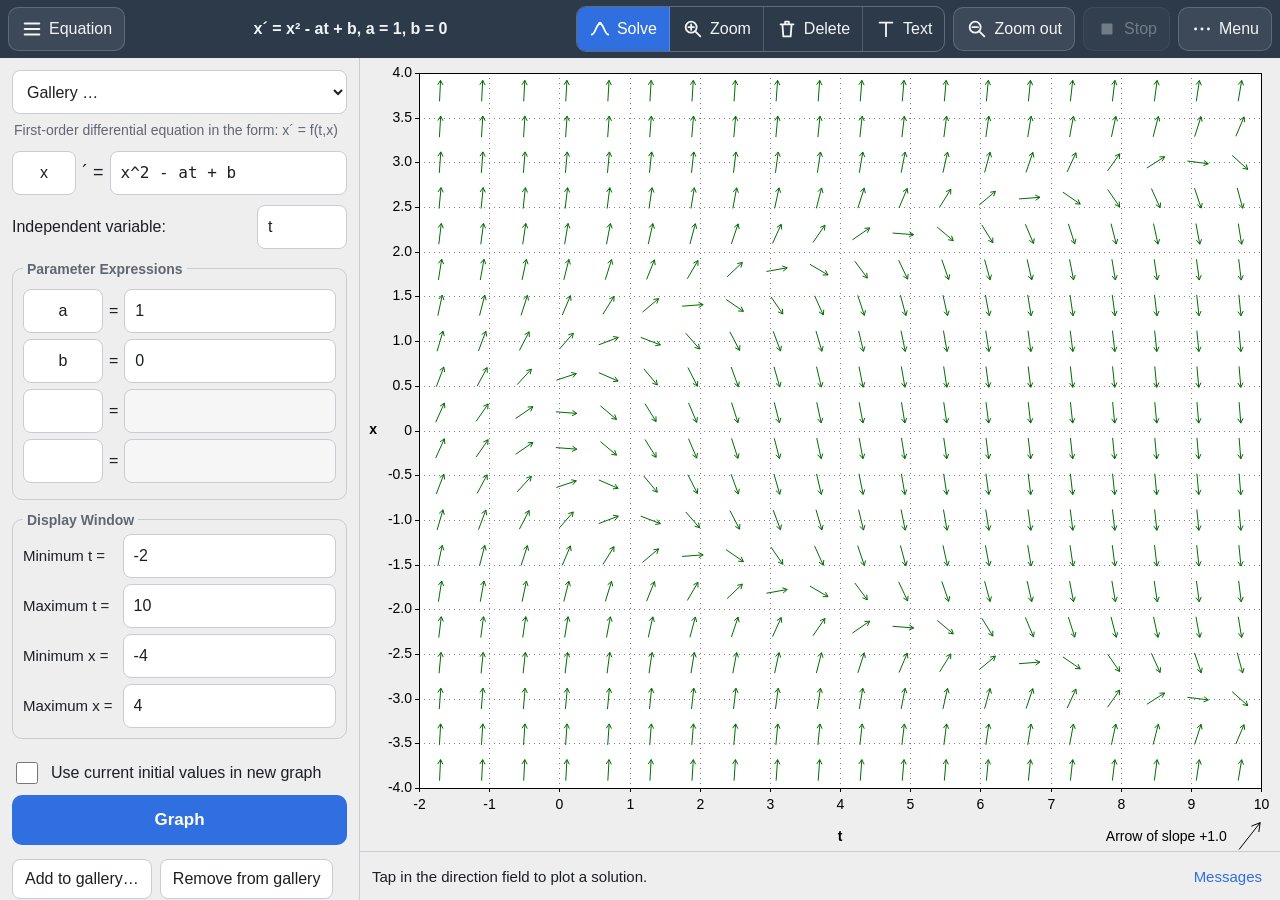
==== index.html @ a492eb96 "DFIELD web port: touch-friendly direction field plotter Co-Authored-By: Claude Opus 5.5 <noreply@ant" ====
<!doctype html>
<html lang="en">
<head>
  <meta charset="utf-8">
  <meta name="viewport" content="width=device-width, initial-scale=1, maximum-scale=1, user-scalable=no, viewport-fit=cover">
  <title>DFIELD – Direction Fields</title>
  <meta name="description" content="DFIELD: interactive direction field and solution plotter for first-order ODEs x' = f(t,x). Web port, touch friendly.">
  <meta name="theme-color" content="#2d3a4a">
  <meta name="apple-mobile-web-app-capable" content="yes">
  <meta name="mobile-web-app-capable" content="yes">
  <meta name="apple-mobile-web-app-status-bar-style" content="black-translucent">
  <meta name="apple-mobile-web-app-title" content="DFIELD">
  <link rel="manifest" href="manifest.webmanifest">
  <link rel="icon" href="icons/icon.svg" type="image/svg+xml">
  <link rel="apple-touch-icon" href="icons/apple-touch-icon.png">
  <link rel="stylesheet" href="style.css">
</head>
<body>
  <header class="toolbar">
    <button id="btnPanel" class="tb-btn" title="Equation">
      <svg viewBox="0 0 24 24" aria-hidden="true"><path d="M4 6h16M4 12h16M4 18h16"/></svg>
      <span class="lbl">Equation</span>
    </button>
    <div id="eqTitle" class="eq-title"></div>
    <div class="seg" id="modeSeg" role="radiogroup" aria-label="Touch mode">
      <button data-mode="solve" class="on" title="Tap to plot a solution">
        <svg viewBox="0 0 24 24" aria-hidden="true"><path d="M3 18c4 0 5-12 9-12s5 12 9 12"/><circle cx="12" cy="6" r="2" class="fill"/></svg>
        <span class="lbl">Solve</span>
      </button>
      <button data-mode="zoom" title="Zoom in (drag a rectangle or tap)">
        <svg viewBox="0 0 24 24" aria-hidden="true"><circle cx="10" cy="10" r="6"/><path d="M14.5 14.5 20 20M10 7v6M7 10h6"/></svg>
        <span class="lbl">Zoom</span>
      </button>
      <button data-mode="delete" title="Tap an orbit to delete it">
        <svg viewBox="0 0 24 24" aria-hidden="true"><path d="M5 7h14M10 7V4h4v3M7 7l1 13h8l1-13"/></svg>
        <span class="lbl">Delete</span>
      </button>
      <button data-mode="text" title="Place a text annotation">
        <svg viewBox="0 0 24 24" aria-hidden="true"><path d="M5 5h14M12 5v15"/></svg>
        <span class="lbl">Text</span>
      </button>
    </div>
    <button id="btnZoomOut" class="tb-btn" title="Zoom out">
      <svg viewBox="0 0 24 24" aria-hidden="true"><circle cx="10" cy="10" r="6"/><path d="M14.5 14.5 20 20M7 10h6"/></svg>
      <span class="lbl">Zoom out</span>
    </button>
    <button id="btnStop" class="tb-btn stop" disabled title="Stop ODE solver">
      <svg viewBox="0 0 24 24" aria-hidden="true"><rect x="6" y="6" width="12" height="12" rx="1" class="fill"/></svg>
      <span class="lbl">Stop</span>
    </button>
    <button id="btnMenu" class="tb-btn" title="Menu">
      <svg viewBox="0 0 24 24" aria-hidden="true"><circle cx="5" cy="12" r="1.6" class="fill"/><circle cx="12" cy="12" r="1.6" class="fill"/><circle cx="19" cy="12" r="1.6" class="fill"/></svg>
      <span class="lbl">Menu</span>
    </button>
  </header>

  <main>
    <aside id="panel" class="panel">
      <form id="eqForm" autocomplete="off" spellcheck="false" onsubmit="return false">
        <div class="panel-head">
          <select id="gallerySelect" aria-label="Gallery"></select>
          <button type="button" id="btnPanelClose" class="icon-btn close-panel" aria-label="Close">✕</button>
        </div>
        <p id="eqDescription" class="description"></p>

        <div class="eq-line">
          <input id="depVar" class="var-input" maxlength="8" autocapitalize="off" aria-label="Dependent variable">
          <span class="prime">´ =</span>
          <input id="expr" class="expr-input" autocapitalize="off" aria-label="Right-hand side f(t,x)">
        </div>
        <div class="row">
          <label for="indepVar">Independent variable:</label>
          <input id="indepVar" class="var-input" maxlength="8" autocapitalize="off">
        </div>

        <fieldset>
          <legend>Parameter Expressions</legend>
          <div id="params"></div>
        </fieldset>

        <fieldset>
          <legend>Display Window</legend>
          <div class="grid2">
            <label id="lblTmin" for="tmin"></label><input id="tmin" inputmode="decimal">
            <label id="lblTmax" for="tmax"></label><input id="tmax" inputmode="decimal">
            <label id="lblXmin" for="xmin"></label><input id="xmin" inputmode="decimal">
            <label id="lblXmax" for="xmax"></label><input id="xmax" inputmode="decimal">
          </div>
        </fieldset>

        <p id="eqError" class="error" hidden></p>

        <label class="check"><input type="checkbox" id="keepIC"> Use current initial values in new graph</label>
        <button type="button" id="btnGraph" class="primary big">Graph</button>

        <div class="small-actions">
          <button type="button" id="btnAddGallery">Add to gallery…</button>
          <button type="button" id="btnRemoveGallery">Remove from gallery</button>
          <button type="button" id="btnClearMenu">Clear…</button>
        </div>
      </form>
    </aside>

    <section class="plot-area">
      <div id="plotWrap" class="plot-wrap">
        <canvas id="baseCanvas"></canvas>
        <canvas id="overlayCanvas"></canvas>
      </div>
      <footer class="statusbar">
        <span id="status">Ready.</span>
        <span id="coords"></span>
        <button id="btnLog" class="link-btn">Messages <span id="logBadge" class="badge" hidden></span></button>
      </footer>
      <div id="logPanel" class="log-panel" hidden>
        <div class="log-head">
          <strong>DFIELD Messages</strong>
          <span>
            <button id="btnLogClear" class="link-btn">clear</button>
            <button id="btnLogHide" class="link-btn">hide</button>
          </span>
        </div>
        <pre id="logText"></pre>
      </div>
    </section>
  </main>
  <div id="scrim" class="scrim" hidden></div>

  <!-- Main menu -->
  <dialog id="menuDlg" class="sheet">
    <div class="sheet-head"><strong>DFIELD</strong><button class="icon-btn" data-close aria-label="Close">✕</button></div>
    <div class="sheet-body">
      <section>
        <h3>Solution</h3>
        <button data-action="keyboard">Keyboard input of initial value…</button>
        <button data-action="recalc">Recalculate all solutions</button>
        <button data-action="deleteAll">Delete all orbits</button>
        <button data-action="textAnno">Enter text annotation…</button>
        <button data-action="eraseLastText">Erase last text annotation</button>
        <button data-action="eraseAllText">Erase all text annotations</button>
      </section>
      <section>
        <h3>ODE Solver</h3>
        <div class="radio-list" id="optSolver"></div>
        <button data-action="solverSettings">Solver settings…</button>
      </section>
      <section>
        <h3>Orbit Direction</h3>
        <div class="seg seg-wide" id="optDirection">
          <button data-v="both">Both</button><button data-v="forward">Forward</button><button data-v="backward">Backward</button>
        </div>
        <h3>Zoom-in</h3>
        <div class="radio-list" id="optZoom">
          <label><input type="radio" name="zoom" value="rect"> Select rectangle (tap = 2× point)</label>
          <label><input type="radio" name="zoom" value="point"> Select point (2× magnification)</label>
          <label><input type="radio" name="zoom" value="square"> Square domain around point</label>
        </div>
        <p class="hint">Pinch with two fingers to zoom and pan at any time. With a mouse, Shift/Ctrl-click zooms.</p>
      </section>
      <section>
        <h3>Display</h3>
        <button data-action="fieldSettings">Direction field settings…</button>
        <label class="check"><input type="checkbox" id="optShowPoints"> Show points</label>
        <label class="check"><input type="checkbox" id="optCrosshairs"> Show cross-hairs</label>
        <div class="row"><label for="optBg">Background</label>
          <select id="optBg"><option value="white">White</option><option value="black">Black</option></select></div>
        <div class="row"><label for="optFont">Font size</label>
          <select id="optFont"><option>10</option><option>12</option><option>14</option><option>16</option><option>18</option></select></div>
        <div class="row"><label for="optDelay">Delay per point</label>
          <select id="optDelay">
            <option value="0">No delay</option><option value="1">1 ms</option><option value="2">2 ms</option>
            <option value="5">5 ms</option><option value="10">10 ms</option><option value="25">25 ms</option>
            <option value="50">50 ms</option><option value="100">100 ms</option><option value="250">250 ms</option>
            <option value="500">1/2 second</option><option value="1000">1 second</option>
          </select></div>
      </section>
      <section>
        <h3>File</h3>
        <button data-action="savePng">Save image (PNG)…</button>
        <button data-action="print">Print…</button>
        <button data-action="exportIni">Save preferences / gallery (dfield.ini)…</button>
        <button data-action="importIni">Open preferences / gallery…</button>
        <input type="file" id="iniFile" accept=".ini,text/plain" hidden>
      </section>
      <section>
        <h3>Help</h3>
        <button data-action="syntax">Syntax and symbols</button>
        <button data-action="howto">Using DFIELD on touch screens</button>
        <button data-action="about">About DFIELD</button>
      </section>
    </div>
  </dialog>

  <!-- Generic dialog -->
  <dialog id="dlg" class="modal">
    <form method="dialog" id="dlgForm">
      <div class="sheet-head"><strong id="dlgTitle"></strong><button class="icon-btn" value="cancel" formnovalidate aria-label="Close">✕</button></div>
      <div id="dlgBody" class="dlg-body"></div>
      <div id="dlgButtons" class="dlg-buttons"></div>
    </form>
  </dialog>

  <script type="module" src="js/app.js"></script>
</body>
</html>
---- style.css ----
:root {
  --bar: #2d3a4a;
  --bar-fg: #f2f5f8;
  --accent: #2f6fdf;
  --panel: #eeeeee;
  --border: #c9ccd1;
  --text: #1b1f24;
  --muted: #5f6772;
  --danger: #d0312d;
  --tap: 44px;
  --panel-w: 360px;
  --sat: env(safe-area-inset-top, 0px);
  --sab: env(safe-area-inset-bottom, 0px);
  --sal: env(safe-area-inset-left, 0px);
  --sar: env(safe-area-inset-right, 0px);
  font-family: -apple-system, BlinkMacSystemFont, "Segoe UI", Roboto, Helvetica, Arial, sans-serif;
  color: var(--text);
}

* { box-sizing: border-box; }
[hidden] { display: none !important; }
html, body {
  margin: 0; height: 100%; overflow: hidden;
  background: var(--panel);
  overscroll-behavior: none;
  -webkit-text-size-adjust: 100%;
}
body { display: flex; flex-direction: column; height: 100dvh; }
button, input, select { font: inherit; color: inherit; }
button { touch-action: manipulation; -webkit-tap-highlight-color: transparent; cursor: pointer; }
svg { width: 22px; height: 22px; fill: none; stroke: currentColor; stroke-width: 2; stroke-linecap: round; stroke-linejoin: round; flex: none; }
svg .fill { fill: currentColor; stroke: none; }

/* ---------- toolbar ---------- */
.toolbar {
  display: flex; align-items: center; gap: 8px;
  padding: calc(6px + var(--sat)) calc(8px + var(--sar)) 6px calc(8px + var(--sal));
  background: var(--bar); color: var(--bar-fg);
  min-height: 56px; flex: none;
  user-select: none; -webkit-user-select: none;
}
.tb-btn {
  display: inline-flex; align-items: center; gap: 6px;
  min-height: var(--tap); min-width: var(--tap); padding: 0 12px;
  border: 1px solid rgba(255,255,255,.18); border-radius: 10px;
  background: rgba(255,255,255,.08);
}
.tb-btn:active { background: rgba(255,255,255,.22); }
.tb-btn:disabled { opacity: .35; }
.tb-btn.stop:not(:disabled) { background: var(--danger); border-color: var(--danger); }
.eq-title {
  flex: 1; min-width: 0; text-align: center; font-weight: 600;
  white-space: nowrap; overflow: hidden; text-overflow: ellipsis; padding: 0 4px;
}
.seg {
  display: inline-flex; border-radius: 10px; overflow: hidden;
  border: 1px solid rgba(255,255,255,.25);
}
.seg button {
  display: inline-flex; align-items: center; gap: 6px;
  min-height: var(--tap); padding: 0 12px; border: 0; background: transparent;
  border-right: 1px solid rgba(255,255,255,.18);
}
.seg button:last-child { border-right: 0; }
.seg button.on { background: var(--accent); color: #fff; }

@media (max-width: 1100px) { .toolbar .lbl { display: none; } .seg button { padding: 0 14px; } }
@media (max-width: 700px) { .eq-title { display: none; } .toolbar { justify-content: space-between; } }

/* ---------- layout ---------- */
main { flex: 1; display: flex; min-height: 0; position: relative; }
.panel {
  width: var(--panel-w); flex: none; overflow-y: auto; -webkit-overflow-scrolling: touch;
  background: var(--panel); border-right: 1px solid var(--border);
  padding: 12px 12px calc(16px + var(--sab)) calc(12px + var(--sal));
}
.panel.hidden-wide { display: none; }
.plot-area { flex: 1; min-width: 0; display: flex; flex-direction: column; position: relative; }
.plot-wrap { flex: 1; position: relative; overflow: hidden; background: #eeeeee; }
.plot-wrap canvas { position: absolute; left: 0; top: 0; width: 100%; height: 100%; touch-action: none; }
#baseCanvas { transform-origin: 0 0; }
#overlayCanvas { cursor: crosshair; }

.scrim { position: fixed; inset: 0; background: rgba(0,0,0,.3); z-index: 20; }

/* Narrow screens (iPad portrait, phones): panel becomes a drawer */
@media (max-width: 1023px) {
  .panel {
    position: absolute; z-index: 30; top: 0; bottom: 0; left: 0;
    width: min(400px, 92vw); transform: translateX(-105%);
    transition: transform .22s ease; box-shadow: 4px 0 24px rgba(0,0,0,.25);
  }
  .panel.open { transform: none; }
  .panel.hidden-wide { display: block; }
}
@media (min-width: 1024px) { .close-panel { display: none; } }

/* ---------- equation panel ---------- */
.panel-head { display: flex; gap: 8px; align-items: center; }
.panel-head select { flex: 1; }
.description { color: var(--muted); font-size: 14px; margin: 8px 2px 12px; min-height: 1.2em; }
.panel input:not([type]), .panel input[inputmode], .panel select, .dlg-body input:not([type=checkbox]):not([type=radio]), .dlg-body select, .sheet select {
  min-height: var(--tap); padding: 6px 10px; font-size: 16px;
  border: 1px solid var(--border); border-radius: 8px; background: #fff; width: 100%;
}
.panel input.bad, .dlg-body input.bad { border-color: var(--danger); background: #ffe3e2; }
.panel input:disabled { background: #f6f6f6; color: #999; }
.eq-line { display: flex; align-items: center; gap: 6px; }
.panel .eq-line .var-input { width: 64px; flex: none; text-align: center; }
.panel .eq-line .expr-input { flex: 1; min-width: 0; font-family: ui-monospace, Menlo, monospace; }
.prime { font-size: 18px; white-space: nowrap; }
.row { display: flex; align-items: center; gap: 8px; margin: 10px 0; }
.row label { flex: 1; }
.panel .row .var-input { width: 90px; flex: none; }
.row select { width: auto !important; min-width: 140px; }
fieldset { border: 1px solid var(--border); border-radius: 10px; margin: 12px 0; padding: 6px 10px 10px; }
legend { font-weight: 600; font-size: 14px; color: var(--muted); padding: 0 4px; }
.param-row { display: flex; align-items: center; gap: 6px; margin: 6px 0; }
.panel .param-row input:first-child { width: 80px !important; flex: none; text-align: center; }
.panel .param-row input:last-child { flex: 1; min-width: 0; }
.grid2 { display: grid; grid-template-columns: auto 1fr; gap: 6px 10px; align-items: center; }
.grid2 label { white-space: nowrap; font-size: 15px; }
.error { color: var(--danger); font-weight: 600; margin: 8px 2px; white-space: pre-wrap; }
.check { display: flex; align-items: center; gap: 10px; min-height: var(--tap); }
.check input { width: 22px; height: 22px; }
button.primary, .dlg-buttons button.primary {
  background: var(--accent); color: #fff; border: 0; border-radius: 10px;
  min-height: 50px; width: 100%; font-weight: 600; font-size: 17px;
}
button.primary:disabled { opacity: .45; }
.small-actions { display: flex; flex-wrap: wrap; gap: 8px; margin-top: 14px; }
.small-actions button, .dlg-body button.secondary {
  min-height: 40px; padding: 0 12px; border-radius: 8px; border: 1px solid var(--border); background: #fff;
}
.icon-btn { min-width: var(--tap); min-height: var(--tap); border: 0; background: transparent; font-size: 20px; border-radius: 8px; }

/* ---------- status / log ---------- */
.statusbar {
  display: flex; gap: 16px; align-items: center; flex: none;
  padding: 6px calc(12px + var(--sar)) calc(6px + var(--sab)) 12px;
  border-top: 1px solid var(--border); background: var(--panel); font-size: 15px; min-height: 40px;
}
#status { flex: 1; min-width: 0; white-space: nowrap; overflow: hidden; text-overflow: ellipsis; }
#status.warn { color: var(--danger); font-weight: 600; }
#coords { font-variant-numeric: tabular-nums; color: var(--muted); }
.link-btn { border: 0; background: none; color: var(--accent); min-height: 36px; padding: 0 6px; }
.badge { display: inline-block; min-width: 18px; padding: 0 5px; border-radius: 9px; background: var(--danger); color: #fff; font-size: 12px; }
.log-panel {
  position: absolute; left: 8px; right: 8px; bottom: calc(48px + var(--sab)); max-height: 40%;
  display: flex; flex-direction: column; z-index: 10;
  background: #fff; border: 1px solid var(--border); border-radius: 12px; box-shadow: 0 6px 24px rgba(0,0,0,.2);
}
.log-head { display: flex; justify-content: space-between; align-items: center; padding: 4px 6px 4px 12px; border-bottom: 1px solid var(--border); }
.log-panel pre { margin: 0; padding: 8px 12px; overflow: auto; font-size: 13px; flex: 1; -webkit-overflow-scrolling: touch; }

/* ---------- dialogs ---------- */
dialog { border: 0; padding: 0; border-radius: 14px; box-shadow: 0 10px 40px rgba(0,0,0,.35); color: var(--text); }
dialog::backdrop { background: rgba(0,0,0,.35); }
.sheet { width: min(480px, 94vw); max-height: 90dvh; }
.sheet[open] { display: flex; flex-direction: column; }
.modal { width: min(520px, 94vw); max-height: 90dvh; }
.modal form { display: flex; flex-direction: column; max-height: 90dvh; }
.sheet-head { display: flex; justify-content: space-between; align-items: center; padding: 6px 6px 6px 16px; border-bottom: 1px solid var(--border); flex: none; }
.sheet-body { overflow-y: auto; padding: 4px 16px 16px; -webkit-overflow-scrolling: touch; }
.sheet-body section { border-bottom: 1px solid #e3e5e8; padding: 6px 0 10px; }
.sheet-body section:last-child { border-bottom: 0; }
.sheet-body h3 { font-size: 13px; text-transform: uppercase; letter-spacing: .04em; color: var(--muted); margin: 12px 0 6px; }
.sheet-body > section > button {
  display: block; width: 100%; text-align: left; min-height: var(--tap);
  border: 0; background: none; padding: 0 4px; border-radius: 8px; color: var(--accent);
}
.sheet-body > section > button:active { background: #e8eefb; }
.radio-list label { display: flex; align-items: center; gap: 10px; min-height: var(--tap); }
.radio-list input { width: 22px; height: 22px; flex: none; }
.seg-wide { display: flex; border-color: var(--border); }
.seg-wide button { flex: 1; justify-content: center; border-right-color: var(--border); }
.hint { color: var(--muted); font-size: 13px; margin: 6px 0 0; }
.dlg-body { padding: 12px 16px; overflow-y: auto; }
.dlg-body pre { white-space: pre-wrap; font-size: 14px; margin: 0; }
.dlg-body p { margin: 0 0 10px; }
.dlg-body .grid2 { margin: 8px 0; }
.dlg-buttons { display: flex; gap: 10px; padding: 10px 16px calc(14px + var(--sab)); justify-content: flex-end; flex: none; }
.dlg-buttons button { min-height: var(--tap); padding: 0 18px; border-radius: 10px; border: 1px solid var(--border); background: #fff; }
.dlg-buttons button.primary { width: auto; min-height: var(--tap); font-size: 16px; }
.zoom-list button { display: block; width: 100%; text-align: left; min-height: var(--tap); border: 0; border-bottom: 1px solid #eee; background: none; padding: 6px 4px; font-variant-numeric: tabular-nums; }
.zoom-list button:active { background: #e8eefb; }

.print-only { display: none; }
@media print {
  html, body { height: auto; overflow: visible; background: #fff; display: block; }
  body > *:not(.print-only) { display: none !important; }
  .print-only { display: block; width: 100%; height: auto; }
}
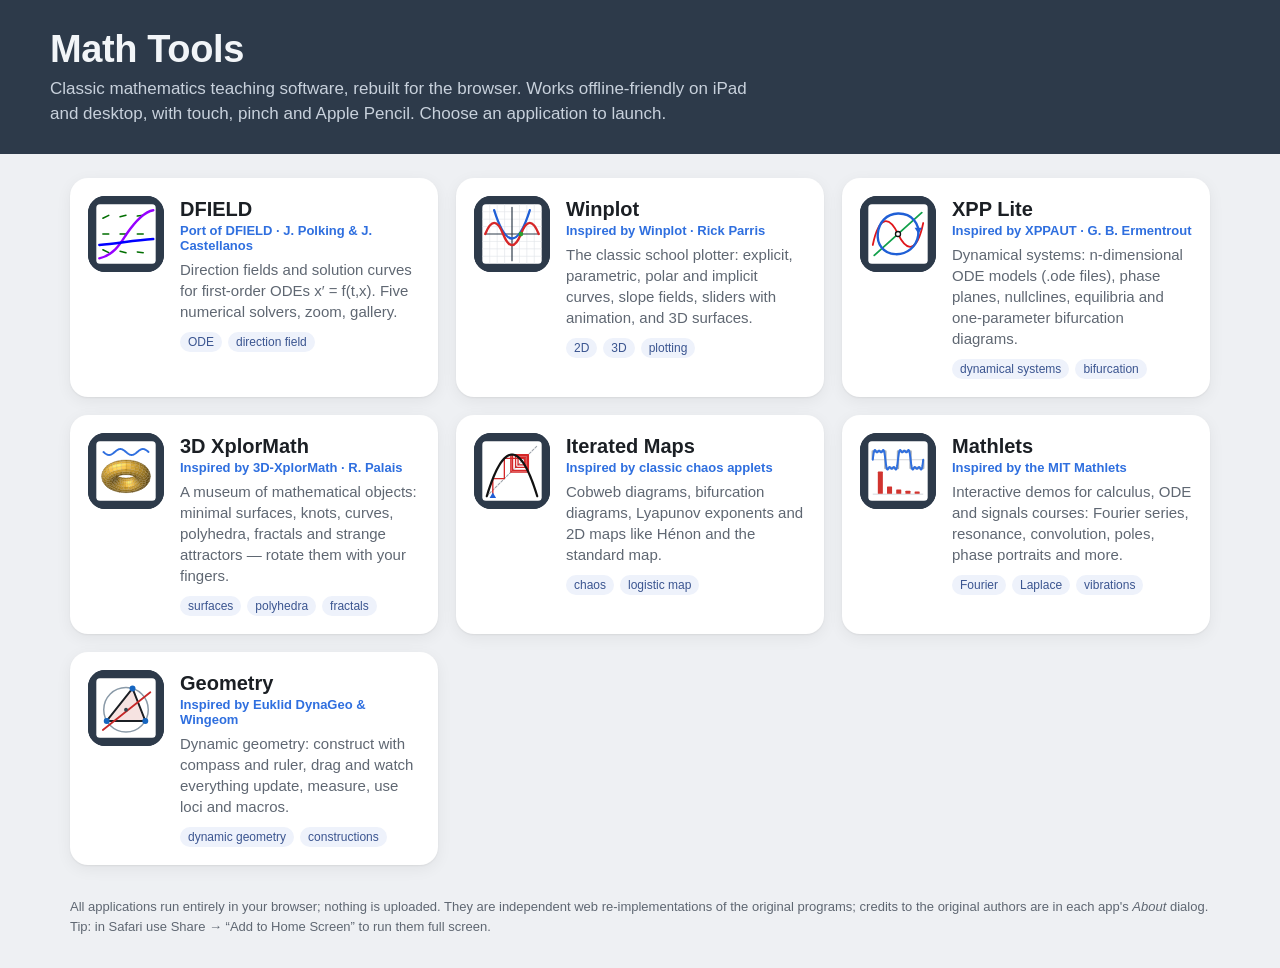
==== commit 0c6038ea: "Add app picker and six new math apps Root page is now an app picker. DFIELD moved to /dfield/. New a" ====
--- a/index.html
+++ b/index.html
@@ -2,203 +2,113 @@
 <html lang="en">
 <head>
   <meta charset="utf-8">
-  <meta name="viewport" content="width=device-width, initial-scale=1, maximum-scale=1, user-scalable=no, viewport-fit=cover">
-  <title>DFIELD – Direction Fields</title>
-  <meta name="description" content="DFIELD: interactive direction field and solution plotter for first-order ODEs x' = f(t,x). Web port, touch friendly.">
+  <meta name="viewport" content="width=device-width, initial-scale=1, viewport-fit=cover">
+  <title>Math Tools – classic math software, reborn for the web</title>
+  <meta name="description" content="Touch-friendly web versions of classic math teaching software: direction fields, plotting, dynamical systems, 3D math objects, iterated maps, interactive mathlets and dynamic geometry.">
   <meta name="theme-color" content="#2d3a4a">
   <meta name="apple-mobile-web-app-capable" content="yes">
   <meta name="mobile-web-app-capable" content="yes">
   <meta name="apple-mobile-web-app-status-bar-style" content="black-translucent">
-  <meta name="apple-mobile-web-app-title" content="DFIELD">
+  <meta name="apple-mobile-web-app-title" content="Math Tools">
   <link rel="manifest" href="manifest.webmanifest">
-  <link rel="icon" href="icons/icon.svg" type="image/svg+xml">
-  <link rel="apple-touch-icon" href="icons/apple-touch-icon.png">
-  <link rel="stylesheet" href="style.css">
+  <link rel="icon" href="icon.svg" type="image/svg+xml">
+  <link rel="apple-touch-icon" href="apple-touch-icon.png">
+  <style>
+    :root {
+      --bar: #2d3a4a; --accent: #2f6fdf; --bg: #eef0f3; --card: #fff; --text: #1b1f24; --muted: #5f6772;
+      font-family: -apple-system, BlinkMacSystemFont, "Segoe UI", Roboto, Helvetica, Arial, sans-serif;
+      color: var(--text);
+    }
+    * { box-sizing: border-box; }
+    body { margin: 0; background: var(--bg); min-height: 100dvh; -webkit-text-size-adjust: 100%; }
+    header {
+      background: var(--bar); color: #f2f5f8;
+      padding: calc(28px + env(safe-area-inset-top)) calc(24px + env(safe-area-inset-right)) 28px calc(24px + env(safe-area-inset-left));
+    }
+    header .inner { max-width: 1180px; margin: 0 auto; }
+    h1 { margin: 0 0 6px; font-size: clamp(26px, 4vw, 38px); letter-spacing: -.01em; }
+    header p { margin: 0; color: #c8d1dc; font-size: 17px; max-width: 720px; line-height: 1.45; }
+    main {
+      max-width: 1180px; margin: 0 auto;
+      padding: 24px calc(20px + env(safe-area-inset-right)) calc(32px + env(safe-area-inset-bottom)) calc(20px + env(safe-area-inset-left));
+    }
+    .grid { display: grid; grid-template-columns: repeat(auto-fill, minmax(320px, 1fr)); gap: 18px; }
+    .card {
+      display: flex; gap: 16px; align-items: flex-start;
+      background: var(--card); border-radius: 18px; padding: 18px;
+      text-decoration: none; color: inherit;
+      box-shadow: 0 1px 2px rgba(0,0,0,.06), 0 4px 16px rgba(0,0,0,.06);
+      transition: transform .12s ease, box-shadow .12s ease;
+      -webkit-tap-highlight-color: transparent; touch-action: manipulation; min-height: 132px;
+    }
+    .card:hover { box-shadow: 0 2px 4px rgba(0,0,0,.08), 0 10px 28px rgba(0,0,0,.12); }
+    .card:active { transform: scale(.98); }
+    .card img { width: 76px; height: 76px; border-radius: 17px; flex: none; background: var(--bar); }
+    .card h2 { margin: 2px 0 2px; font-size: 20px; }
+    .card .origin { color: var(--accent); font-size: 13px; font-weight: 600; margin-bottom: 6px; }
+    .card p { margin: 0; color: var(--muted); font-size: 15px; line-height: 1.4; }
+    .tags { display: flex; flex-wrap: wrap; gap: 6px; margin-top: 10px; }
+    .tags span { font-size: 12px; background: #eef2fb; color: #3b5590; padding: 3px 8px; border-radius: 999px; }
+    footer { color: var(--muted); font-size: 13px; margin-top: 32px; line-height: 1.5; }
+    @media (max-width: 420px) { .grid { grid-template-columns: 1fr; } }
+  </style>
 </head>
 <body>
-  <header class="toolbar">
-    <button id="btnPanel" class="tb-btn" title="Equation">
-      <svg viewBox="0 0 24 24" aria-hidden="true"><path d="M4 6h16M4 12h16M4 18h16"/></svg>
-      <span class="lbl">Equation</span>
-    </button>
-    <div id="eqTitle" class="eq-title"></div>
-    <div class="seg" id="modeSeg" role="radiogroup" aria-label="Touch mode">
-      <button data-mode="solve" class="on" title="Tap to plot a solution">
-        <svg viewBox="0 0 24 24" aria-hidden="true"><path d="M3 18c4 0 5-12 9-12s5 12 9 12"/><circle cx="12" cy="6" r="2" class="fill"/></svg>
-        <span class="lbl">Solve</span>
-      </button>
-      <button data-mode="zoom" title="Zoom in (drag a rectangle or tap)">
-        <svg viewBox="0 0 24 24" aria-hidden="true"><circle cx="10" cy="10" r="6"/><path d="M14.5 14.5 20 20M10 7v6M7 10h6"/></svg>
-        <span class="lbl">Zoom</span>
-      </button>
-      <button data-mode="delete" title="Tap an orbit to delete it">
-        <svg viewBox="0 0 24 24" aria-hidden="true"><path d="M5 7h14M10 7V4h4v3M7 7l1 13h8l1-13"/></svg>
-        <span class="lbl">Delete</span>
-      </button>
-      <button data-mode="text" title="Place a text annotation">
-        <svg viewBox="0 0 24 24" aria-hidden="true"><path d="M5 5h14M12 5v15"/></svg>
-        <span class="lbl">Text</span>
-      </button>
+  <header>
+    <div class="inner">
+      <h1>Math Tools</h1>
+      <p>Classic mathematics teaching software, rebuilt for the browser. Works offline-friendly on iPad and desktop, with touch, pinch and Apple Pencil. Choose an application to launch.</p>
     </div>
-    <button id="btnZoomOut" class="tb-btn" title="Zoom out">
-      <svg viewBox="0 0 24 24" aria-hidden="true"><circle cx="10" cy="10" r="6"/><path d="M14.5 14.5 20 20M7 10h6"/></svg>
-      <span class="lbl">Zoom out</span>
-    </button>
-    <button id="btnStop" class="tb-btn stop" disabled title="Stop ODE solver">
-      <svg viewBox="0 0 24 24" aria-hidden="true"><rect x="6" y="6" width="12" height="12" rx="1" class="fill"/></svg>
-      <span class="lbl">Stop</span>
-    </button>
-    <button id="btnMenu" class="tb-btn" title="Menu">
-      <svg viewBox="0 0 24 24" aria-hidden="true"><circle cx="5" cy="12" r="1.6" class="fill"/><circle cx="12" cy="12" r="1.6" class="fill"/><circle cx="19" cy="12" r="1.6" class="fill"/></svg>
-      <span class="lbl">Menu</span>
-    </button>
   </header>
-
   <main>
-    <aside id="panel" class="panel">
-      <form id="eqForm" autocomplete="off" spellcheck="false" onsubmit="return false">
-        <div class="panel-head">
-          <select id="gallerySelect" aria-label="Gallery"></select>
-          <button type="button" id="btnPanelClose" class="icon-btn close-panel" aria-label="Close">✕</button>
-        </div>
-        <p id="eqDescription" class="description"></p>
-
-        <div class="eq-line">
-          <input id="depVar" class="var-input" maxlength="8" autocapitalize="off" aria-label="Dependent variable">
-          <span class="prime">´ =</span>
-          <input id="expr" class="expr-input" autocapitalize="off" aria-label="Right-hand side f(t,x)">
-        </div>
-        <div class="row">
-          <label for="indepVar">Independent variable:</label>
-          <input id="indepVar" class="var-input" maxlength="8" autocapitalize="off">
-        </div>
-
-        <fieldset>
-          <legend>Parameter Expressions</legend>
-          <div id="params"></div>
-        </fieldset>
-
-        <fieldset>
-          <legend>Display Window</legend>
-          <div class="grid2">
-            <label id="lblTmin" for="tmin"></label><input id="tmin" inputmode="decimal">
-            <label id="lblTmax" for="tmax"></label><input id="tmax" inputmode="decimal">
-            <label id="lblXmin" for="xmin"></label><input id="xmin" inputmode="decimal">
-            <label id="lblXmax" for="xmax"></label><input id="xmax" inputmode="decimal">
-          </div>
-        </fieldset>
-
-        <p id="eqError" class="error" hidden></p>
-
-        <label class="check"><input type="checkbox" id="keepIC"> Use current initial values in new graph</label>
-        <button type="button" id="btnGraph" class="primary big">Graph</button>
-
-        <div class="small-actions">
-          <button type="button" id="btnAddGallery">Add to gallery…</button>
-          <button type="button" id="btnRemoveGallery">Remove from gallery</button>
-          <button type="button" id="btnClearMenu">Clear…</button>
-        </div>
-      </form>
-    </aside>
-
-    <section class="plot-area">
-      <div id="plotWrap" class="plot-wrap">
-        <canvas id="baseCanvas"></canvas>
-        <canvas id="overlayCanvas"></canvas>
-      </div>
-      <footer class="statusbar">
-        <span id="status">Ready.</span>
-        <span id="coords"></span>
-        <button id="btnLog" class="link-btn">Messages <span id="logBadge" class="badge" hidden></span></button>
-      </footer>
-      <div id="logPanel" class="log-panel" hidden>
-        <div class="log-head">
-          <strong>DFIELD Messages</strong>
-          <span>
-            <button id="btnLogClear" class="link-btn">clear</button>
-            <button id="btnLogHide" class="link-btn">hide</button>
-          </span>
-        </div>
-        <pre id="logText"></pre>
-      </div>
-    </section>
+    <div class="grid" id="apps"></div>
+    <footer>
+      All applications run entirely in your browser; nothing is uploaded. They are independent web re-implementations of
+      the original programs; credits to the original authors are in each app's <em>About</em> dialog.
+      Tip: in Safari use Share → “Add to Home Screen” to run them full screen.
+    </footer>
   </main>
-  <div id="scrim" class="scrim" hidden></div>
-
-  <!-- Main menu -->
-  <dialog id="menuDlg" class="sheet">
-    <div class="sheet-head"><strong>DFIELD</strong><button class="icon-btn" data-close aria-label="Close">✕</button></div>
-    <div class="sheet-body">
-      <section>
-        <h3>Solution</h3>
-        <button data-action="keyboard">Keyboard input of initial value…</button>
-        <button data-action="recalc">Recalculate all solutions</button>
-        <button data-action="deleteAll">Delete all orbits</button>
-        <button data-action="textAnno">Enter text annotation…</button>
-        <button data-action="eraseLastText">Erase last text annotation</button>
-        <button data-action="eraseAllText">Erase all text annotations</button>
-      </section>
-      <section>
-        <h3>ODE Solver</h3>
-        <div class="radio-list" id="optSolver"></div>
-        <button data-action="solverSettings">Solver settings…</button>
-      </section>
-      <section>
-        <h3>Orbit Direction</h3>
-        <div class="seg seg-wide" id="optDirection">
-          <button data-v="both">Both</button><button data-v="forward">Forward</button><button data-v="backward">Backward</button>
-        </div>
-        <h3>Zoom-in</h3>
-        <div class="radio-list" id="optZoom">
-          <label><input type="radio" name="zoom" value="rect"> Select rectangle (tap = 2× point)</label>
-          <label><input type="radio" name="zoom" value="point"> Select point (2× magnification)</label>
-          <label><input type="radio" name="zoom" value="square"> Square domain around point</label>
-        </div>
-        <p class="hint">Pinch with two fingers to zoom and pan at any time. With a mouse, Shift/Ctrl-click zooms.</p>
-      </section>
-      <section>
-        <h3>Display</h3>
-        <button data-action="fieldSettings">Direction field settings…</button>
-        <label class="check"><input type="checkbox" id="optShowPoints"> Show points</label>
-        <label class="check"><input type="checkbox" id="optCrosshairs"> Show cross-hairs</label>
-        <div class="row"><label for="optBg">Background</label>
-          <select id="optBg"><option value="white">White</option><option value="black">Black</option></select></div>
-        <div class="row"><label for="optFont">Font size</label>
-          <select id="optFont"><option>10</option><option>12</option><option>14</option><option>16</option><option>18</option></select></div>
-        <div class="row"><label for="optDelay">Delay per point</label>
-          <select id="optDelay">
-            <option value="0">No delay</option><option value="1">1 ms</option><option value="2">2 ms</option>
-            <option value="5">5 ms</option><option value="10">10 ms</option><option value="25">25 ms</option>
-            <option value="50">50 ms</option><option value="100">100 ms</option><option value="250">250 ms</option>
-            <option value="500">1/2 second</option><option value="1000">1 second</option>
-          </select></div>
-      </section>
-      <section>
-        <h3>File</h3>
-        <button data-action="savePng">Save image (PNG)…</button>
-        <button data-action="print">Print…</button>
-        <button data-action="exportIni">Save preferences / gallery (dfield.ini)…</button>
-        <button data-action="importIni">Open preferences / gallery…</button>
-        <input type="file" id="iniFile" accept=".ini,text/plain" hidden>
-      </section>
-      <section>
-        <h3>Help</h3>
-        <button data-action="syntax">Syntax and symbols</button>
-        <button data-action="howto">Using DFIELD on touch screens</button>
-        <button data-action="about">About DFIELD</button>
-      </section>
-    </div>
-  </dialog>
-
-  <!-- Generic dialog -->
-  <dialog id="dlg" class="modal">
-    <form method="dialog" id="dlgForm">
-      <div class="sheet-head"><strong id="dlgTitle"></strong><button class="icon-btn" value="cancel" formnovalidate aria-label="Close">✕</button></div>
-      <div id="dlgBody" class="dlg-body"></div>
-      <div id="dlgButtons" class="dlg-buttons"></div>
-    </form>
-  </dialog>
-
-  <script type="module" src="js/app.js"></script>
+  <script>
+    const APPS = [
+      { id: 'dfield', name: 'DFIELD', origin: 'Port of DFIELD · J. Polking & J. Castellanos',
+        text: 'Direction fields and solution curves for first-order ODEs x′ = f(t,x). Five numerical solvers, zoom, gallery.',
+        tags: ['ODE', 'direction field'] },
+      { id: 'winplot', name: 'Winplot', origin: 'Inspired by Winplot · Rick Parris',
+        text: 'The classic school plotter: explicit, parametric, polar and implicit curves, slope fields, sliders with animation, and 3D surfaces.',
+        tags: ['2D', '3D', 'plotting'] },
+      { id: 'xpp', name: 'XPP Lite', origin: 'Inspired by XPPAUT · G. B. Ermentrout',
+        text: 'Dynamical systems: n-dimensional ODE models (.ode files), phase planes, nullclines, equilibria and one-parameter bifurcation diagrams.',
+        tags: ['dynamical systems', 'bifurcation'] },
+      { id: 'xplormath', name: '3D XplorMath', origin: 'Inspired by 3D-XplorMath · R. Palais',
+        text: 'A museum of mathematical objects: minimal surfaces, knots, curves, polyhedra, fractals and strange attractors — rotate them with your fingers.',
+        tags: ['surfaces', 'polyhedra', 'fractals'] },
+      { id: 'maps', name: 'Iterated Maps', origin: 'Inspired by classic chaos applets',
+        text: 'Cobweb diagrams, bifurcation diagrams, Lyapunov exponents and 2D maps like Hénon and the standard map.',
+        tags: ['chaos', 'logistic map'] },
+      { id: 'mathlets', name: 'Mathlets', origin: 'Inspired by the MIT Mathlets',
+        text: 'Interactive demos for calculus, ODE and signals courses: Fourier series, resonance, convolution, poles, phase portraits and more.',
+        tags: ['Fourier', 'Laplace', 'vibrations'] },
+      { id: 'geometry', name: 'Geometry', origin: 'Inspired by Euklid DynaGeo & Wingeom',
+        text: 'Dynamic geometry: construct with compass and ruler, drag and watch everything update, measure, use loci and macros.',
+        tags: ['dynamic geometry', 'constructions'] },
+    ];
+    const grid = document.getElementById('apps');
+    for (const a of APPS) {
+      const card = document.createElement('a');
+      card.className = 'card';
+      card.href = `${a.id}/`;
+      card.innerHTML = `
+        <img src="${a.id}/icons/icon.svg" alt="" onerror="this.src='icon.svg'">
+        <div>
+          <h2></h2><div class="origin"></div><p></p>
+          <div class="tags">${a.tags.map(() => '<span></span>').join('')}</div>
+        </div>`;
+      card.querySelector('h2').textContent = a.name;
+      card.querySelector('.origin').textContent = a.origin;
+      card.querySelector('p').textContent = a.text;
+      card.querySelectorAll('.tags span').forEach((s, i) => { s.textContent = a.tags[i]; });
+      grid.append(card);
+    }
+  </script>
 </body>
 </html>
